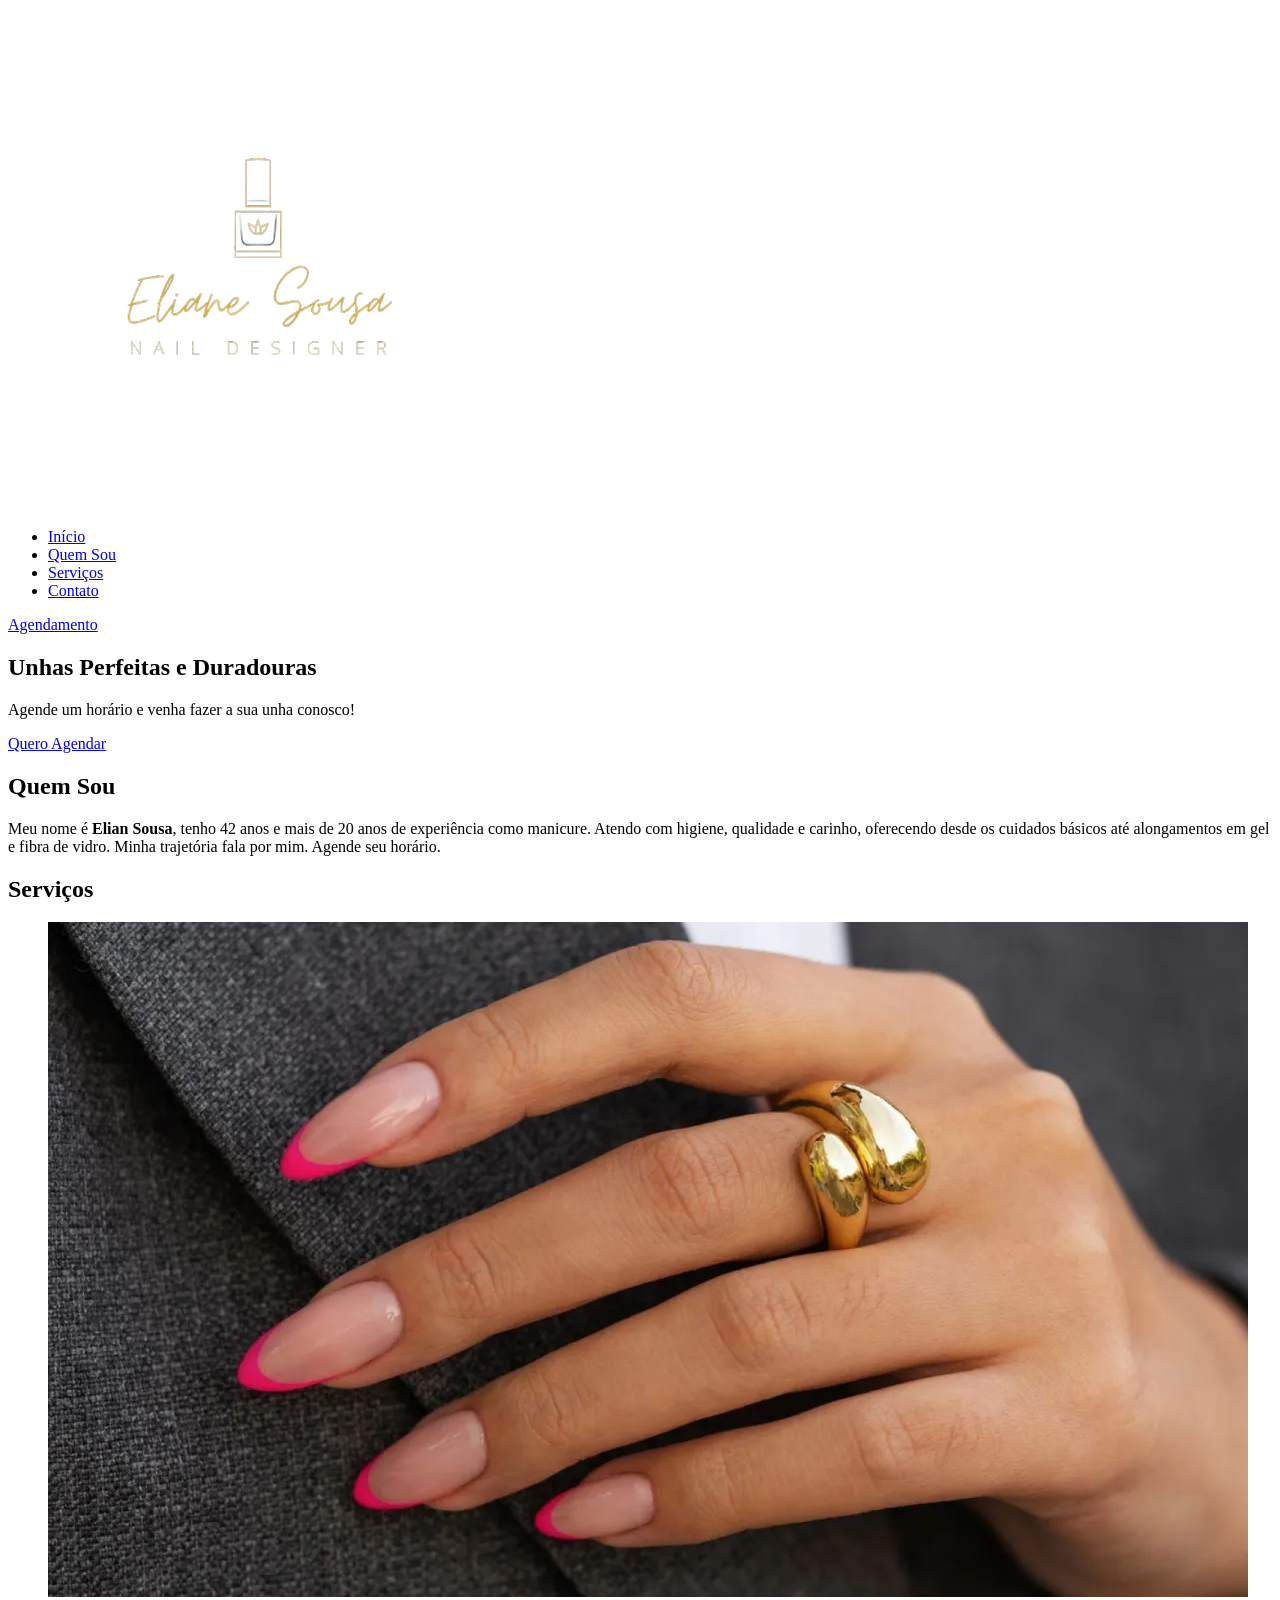
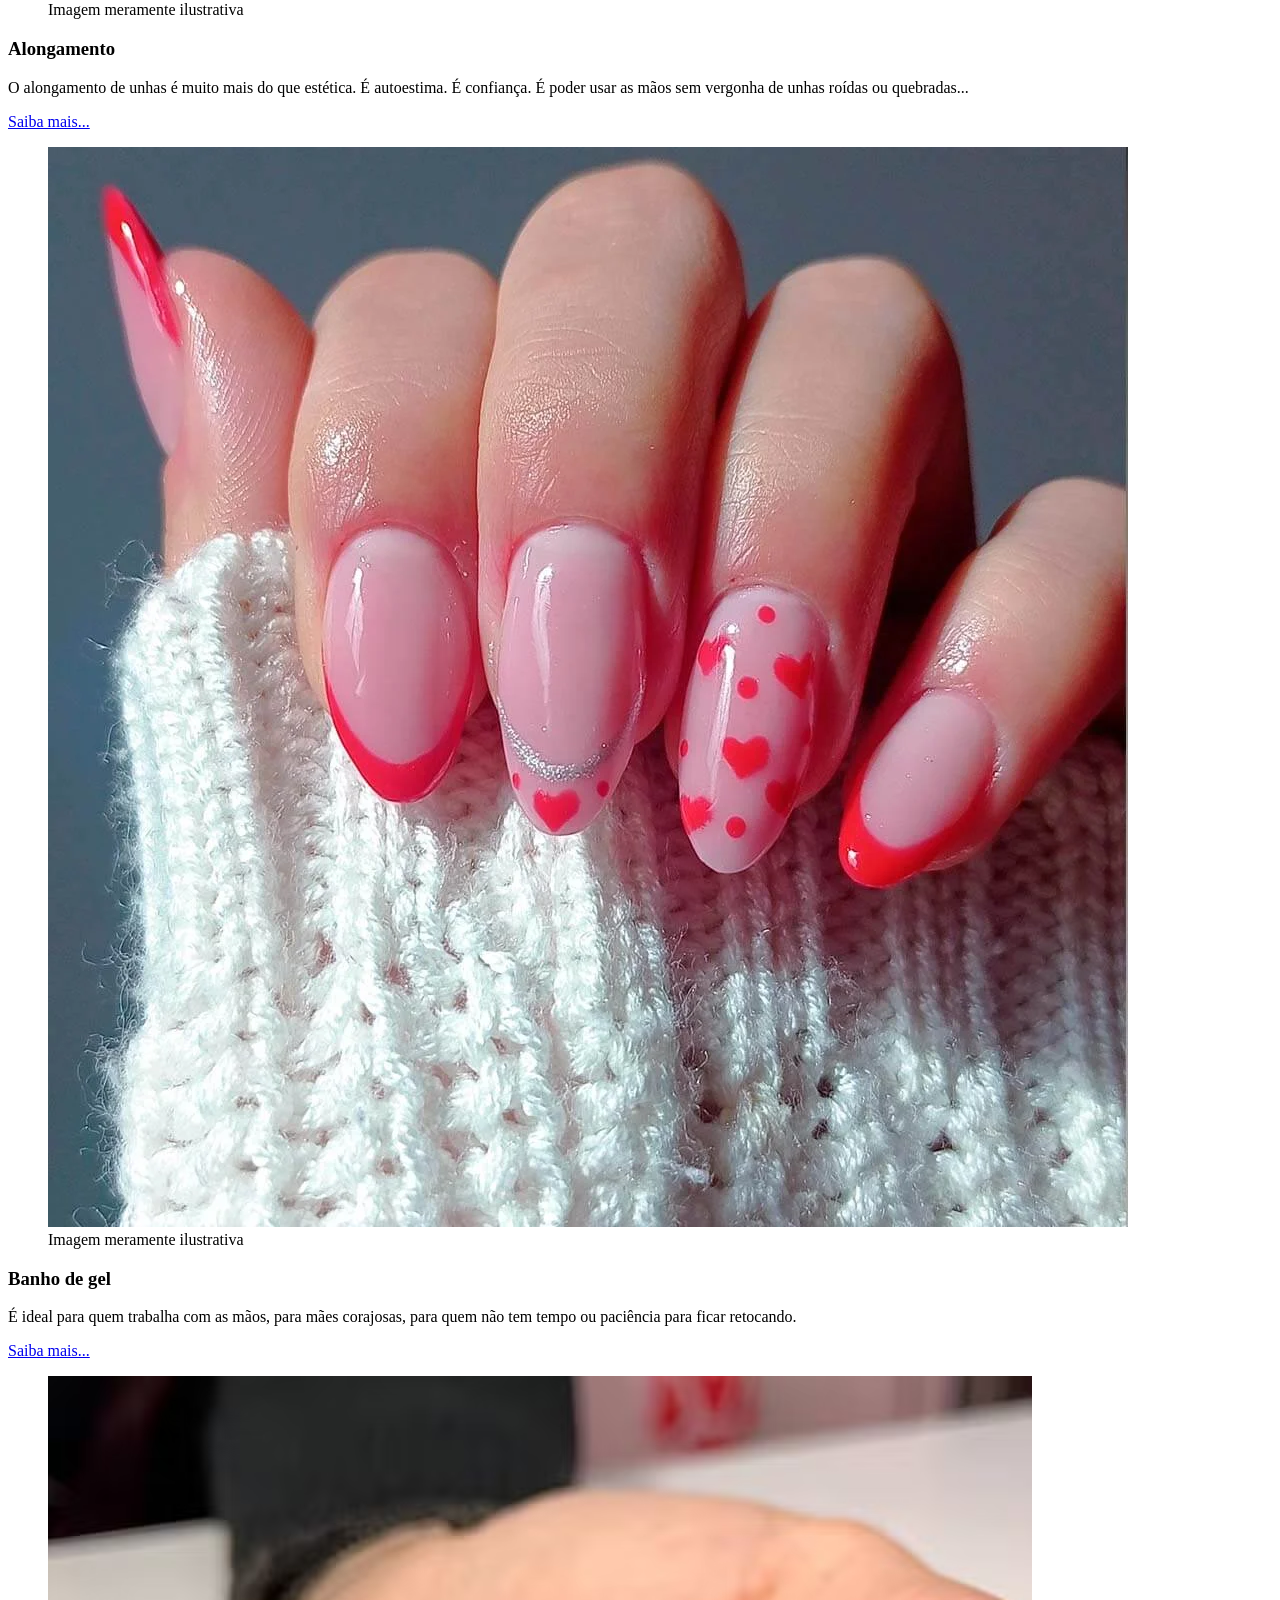
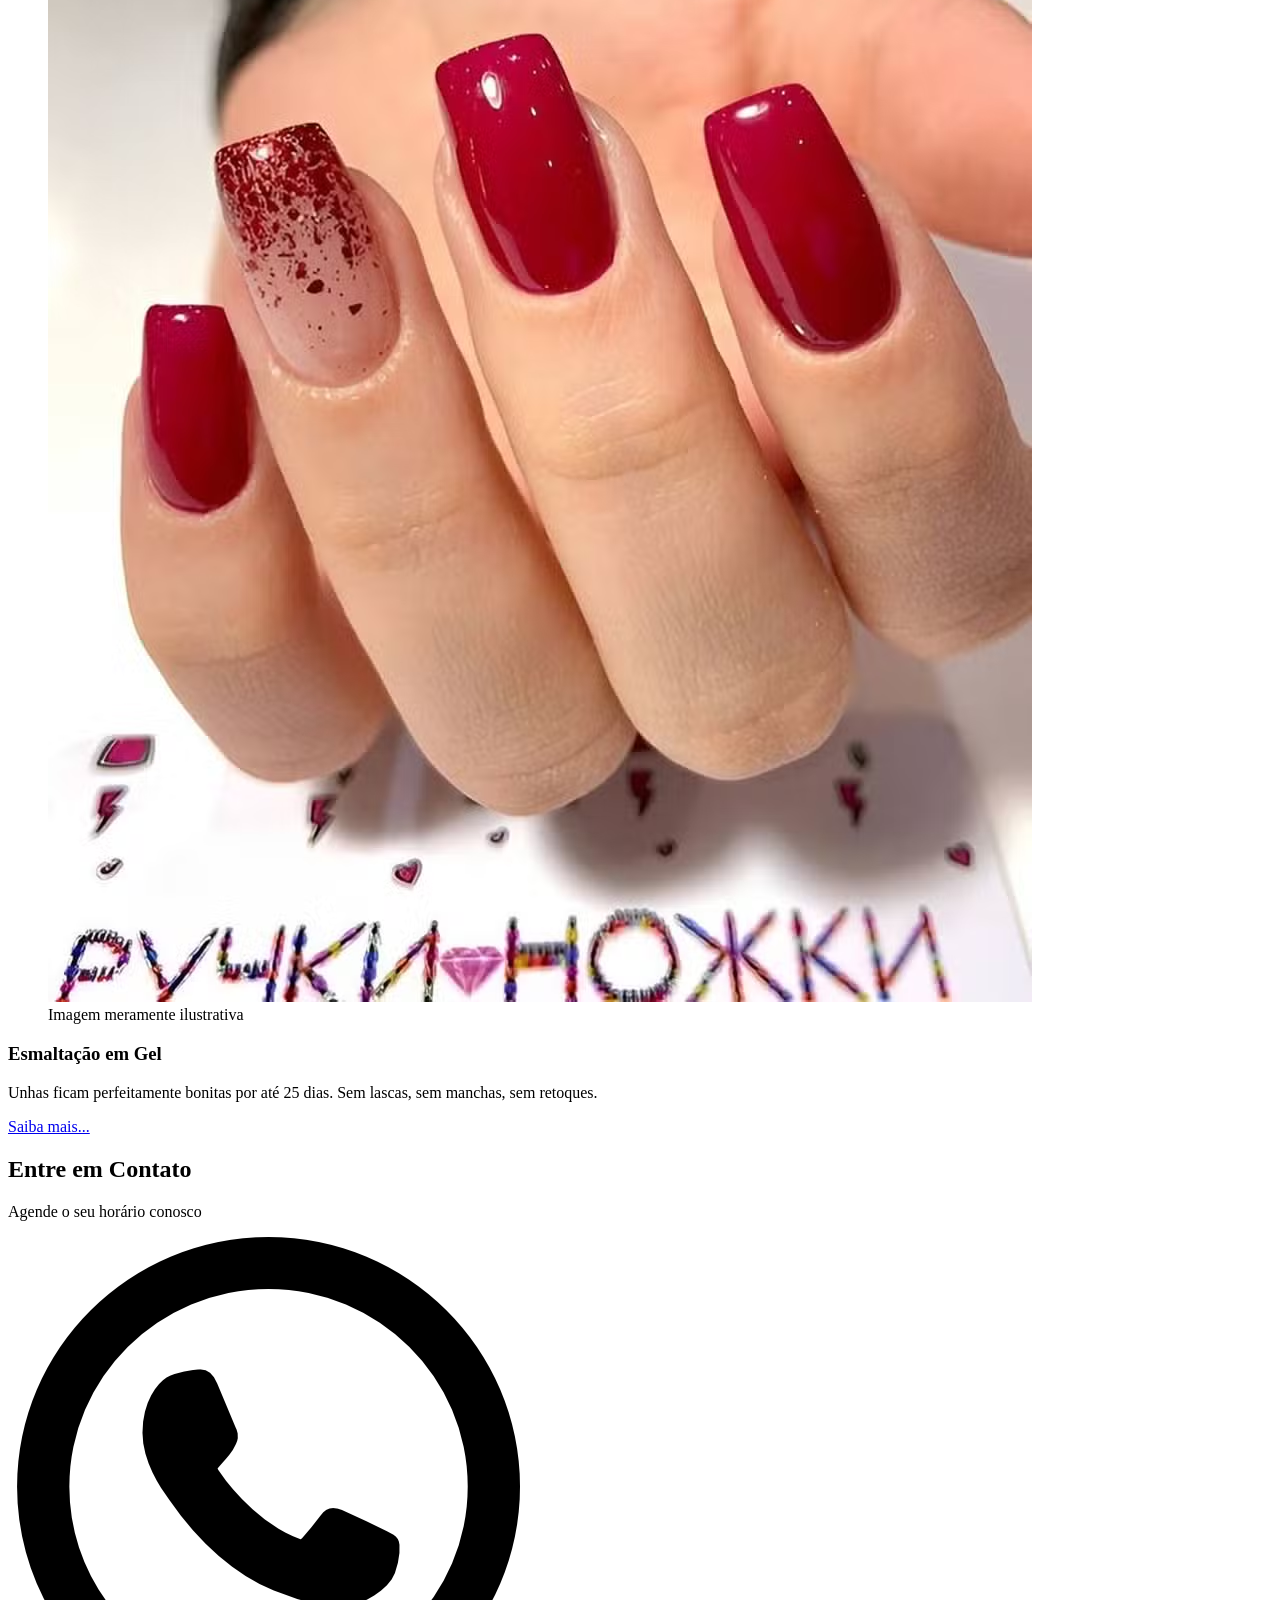
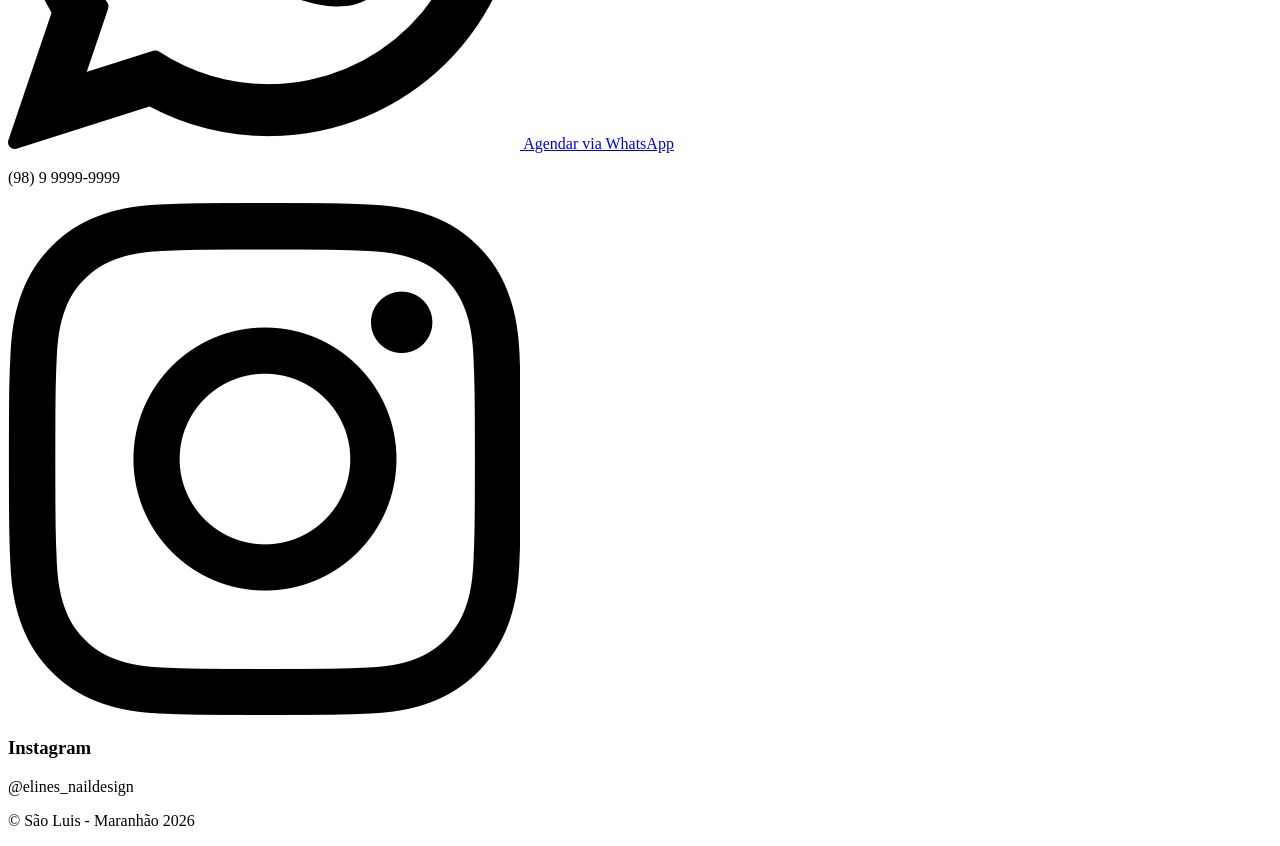
==== index.html @ 3eac5e1b "ESTRUTURA PURA DE HTML" ====
<!doctype html>
<html lang="pt-br">
  <head>
    <meta charset="UTF-8" />
    <meta name="viewport" content="width=device-width, initial-scale=1.0" />
    <link
      rel="shortcut icon"
      href="./assets/icons8-lixador-de-unha-48.png"
      type="image/x-icon"
    />
    <link rel="stylesheet" href="./css/style.css" />
    <title>ElianeS NailDesigns</title>
  </head>
  <body>
        <!--INCIO DO HEADER-->
    <header class="cabeca">
      
    <div class="container">
        <a href="index.html"><img src="./assets/Elian_Sousa-removebg-preview.png" 
            alt="Logo Elina Sousa Nail Desing" 
            class="logo"/>
        </a>

        <nav class="menu-nav">
          <ul class="menu-lista">
            <li class="menu-item"><a href="index.html">Início</a></li>
            <li class="menu-item"><a href="#quemsou">Quem Sou</a></li>
            <li class="menu-item"><a href="#serviços">Serviços</a></li>
            <li class="menu-item"><a href="#contato">Contato</a></li>
          </ul>
        </nav>
        
        <div class="btn-link">
          <a href="#contato" class="btn-agenda">Agendamento</a>
        </div>
      
    </div>
    </header>
        <!-- FINAL DO HEADER-->
        
        <!-- INICIO DO MAIN-->
    <main>
      <section id="inicio" class="hero">
        <div class="hero-content">
          <h1>Unhas Perfeitas e Duradouras</h1>
          <p>Agende um horário e venha fazer a sua unha conosco!</p>
          <a href="#contato" class="btn-agenda">Quero Agendar</a>
        </div>
      </section>
      <section id="quemsou" class="about">
        <h2>Quem Sou</h2>
        <p>
          Meu nome é <strong>Elian Sousa</strong>, tenho 42 anos e mais de 20
          anos de experiência como manicure. Atendo com higiene, qualidade e
          carinho, oferecendo desde os cuidados básicos até alongamentos em gel
          e fibra de vidro. Minha trajetória fala por mim. Agende seu horário.
        </p>
      </section>
      <section id="serviços" class="section-service">
        <h2>Serviços</h2>
        <div class="grad-service">
          <div class="card-service">
            <figure>
              <img
                src="./assets/unhas.webp"
                alt="alongamentos de unha"
                class="card-img"
              />
              <figcaption>Imagem meramente ilustrativa</figcaption>
            </figure>
            <h3>Alongamento</h3>
            <p>
              O alongamento de unhas é muito mais do que estética. É autoestima.
              É confiança. É poder usar as mãos sem vergonha de unhas roídas ou
              quebradas...
            </p>
            <a href="#" class="information">Saiba mais...</a>
          </div>
          <div class="card-service">
            <figure>
              <img
                src="./assets/unha-banho-gel.webp"
                alt="unhas feito com banho de gel"
                class="card-img"
              />
              <figcaption>Imagem meramente ilustrativa</figcaption>
            </figure>
            <h3>Banho de gel</h3>
            <p>
              É ideal para quem trabalha com as mãos, para mães corajosas, para
              quem não tem tempo ou paciência para ficar retocando.
            </p>
            <a href="#" class="information">Saiba mais...</a>
          </div>
          <div class="card-service">
            <figure>
              <img
                src="./assets/the-most-beautiful-nails-2024.avif"
                alt="imagem de uma unha feita a esmaltação em gel"
                class="card-img"
              />
              <figcaption>Imagem meramente ilustrativa</figcaption>
            </figure>
            <h3>Esmaltação em Gel</h3>
            <p>
              Unhas ficam perfeitamente bonitas por até 25 dias. Sem lascas, sem
              manchas, sem retoques.
            </p>
            <a href="#" class="information">Saiba mais...</a>
          </div>
        </div>
      </section>
    </main>
    <!-- FINAL DO MAIN-->
    
    <!-- INICIO DO FOOOTER -->
    <footer id="contato">
      <h2>Entre em Contato</h2>
      <p>Agende o seu horário conosco</p>
      
      <div class="footer-container">
       
        <div class="whatsapp-box">
          <a href="https://wa.me/5598999999999?text=Ol%C3%A1%2C%20Elian!%20Gostaria%20de%20agendar%20um%20hor%C3%A1rio%20para%20fazer%20minhas%20unhas." target="_blank" rel="noopener noreferrer" class="icon-whats">
            <img src="./assets/whatsapp.png" alt="logo do whatsapp"/>
            <span>Agendar via WhatsApp</span>
        </a>
          <p class="numero-telefone">(98) 9 9999-9999</p>
        </div>
        
        <div class="instagram">
            <a href="#" 
                target="_blank" 
                rel="noopener noreferrer" 
                class="icon-instagram">
                <img src="./assets/instagram.png" alt="logo do instagram"/>
            </a>
          <h3>Instagram</h3>
          <p>@elines_naildesign</p>
        </div>
        <p>&copy; São Luis - Maranhão 2026</p>
      </div>
    </footer>
        <!-- FINAL DO FOOTER -->
  </body>
</html>
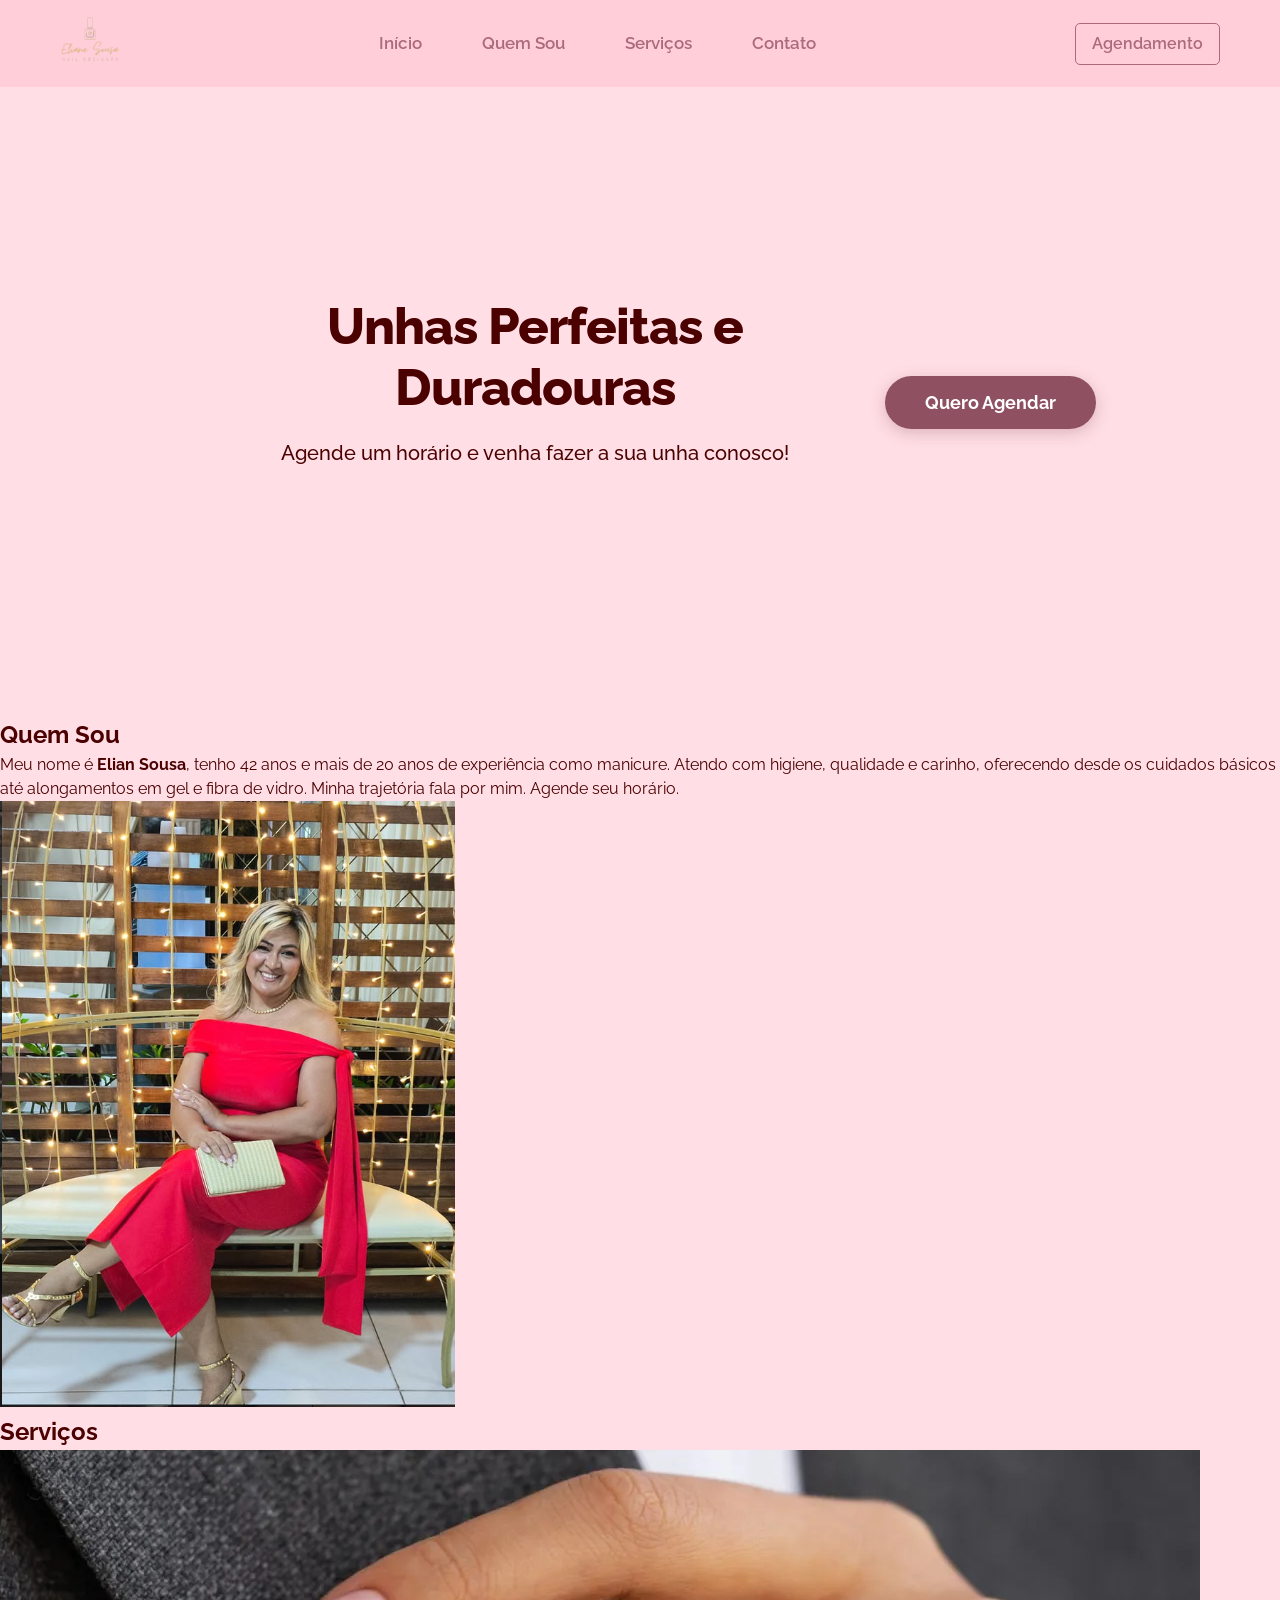
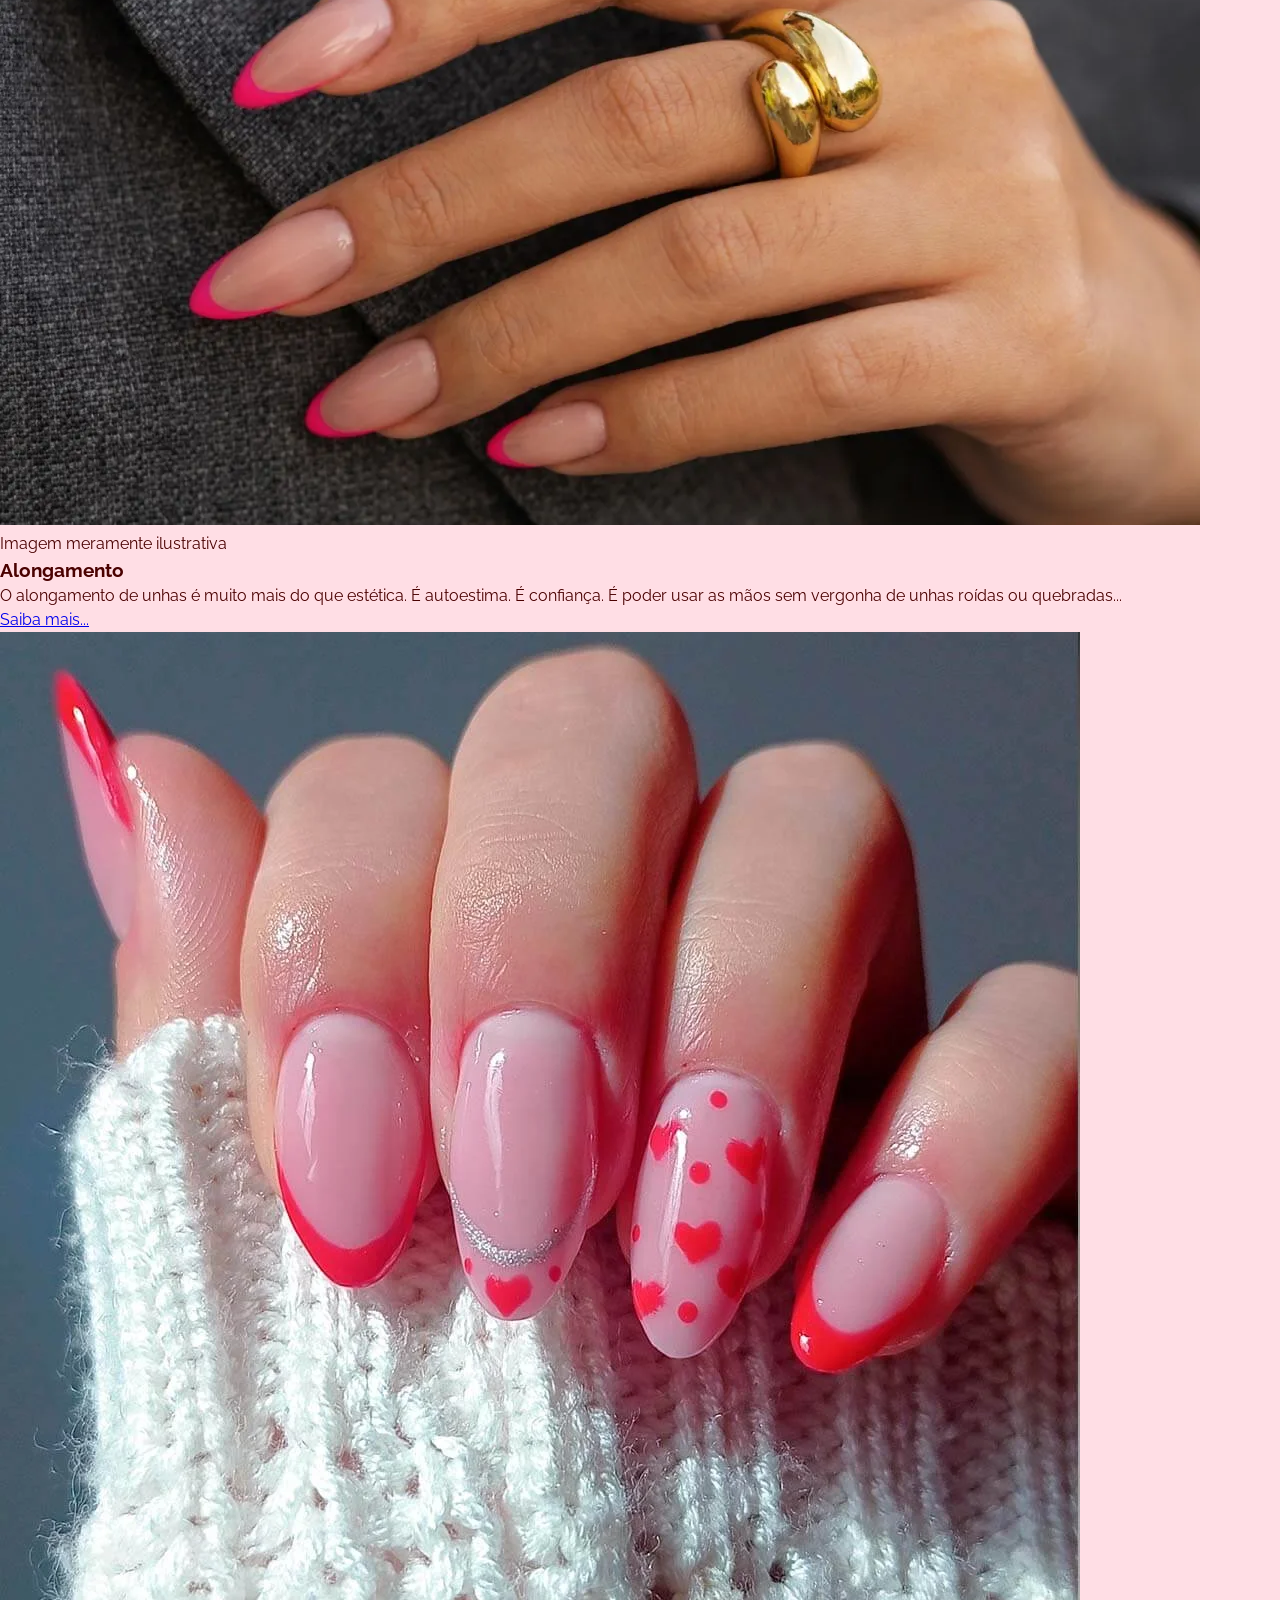
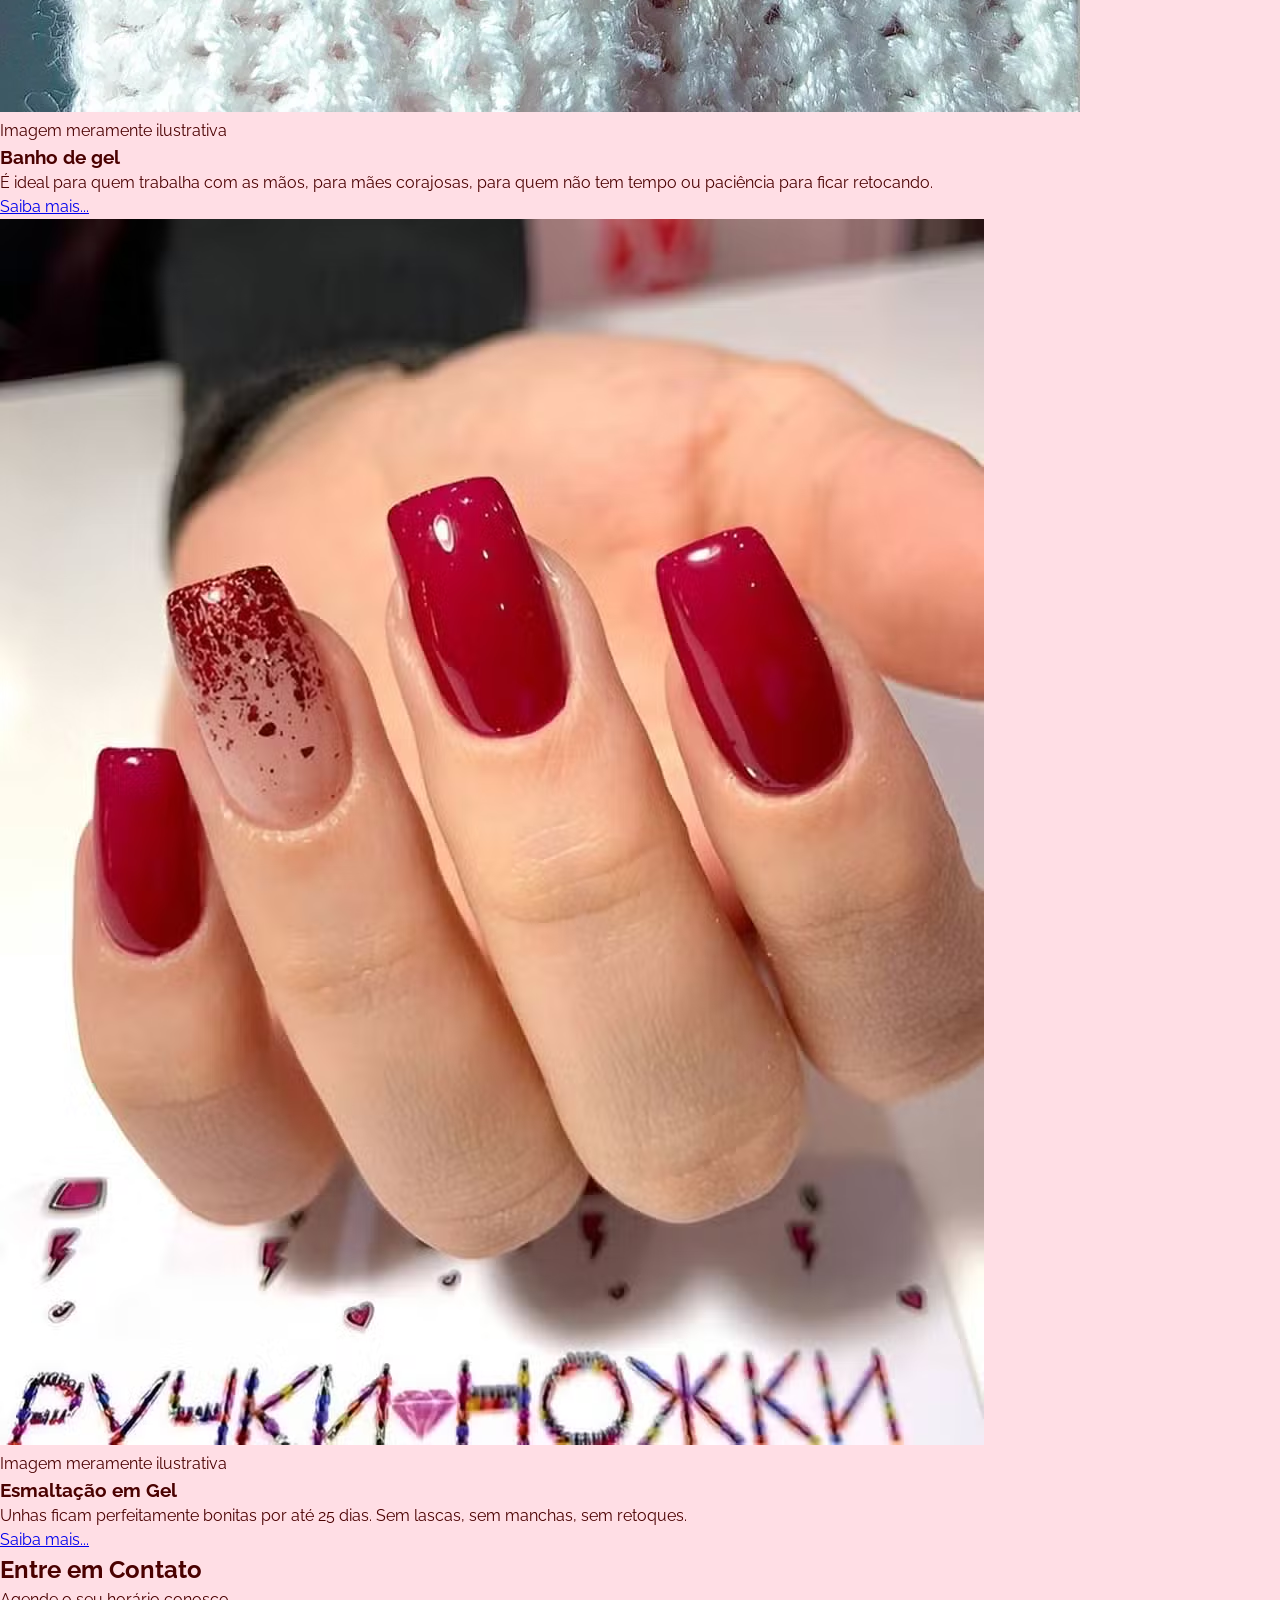
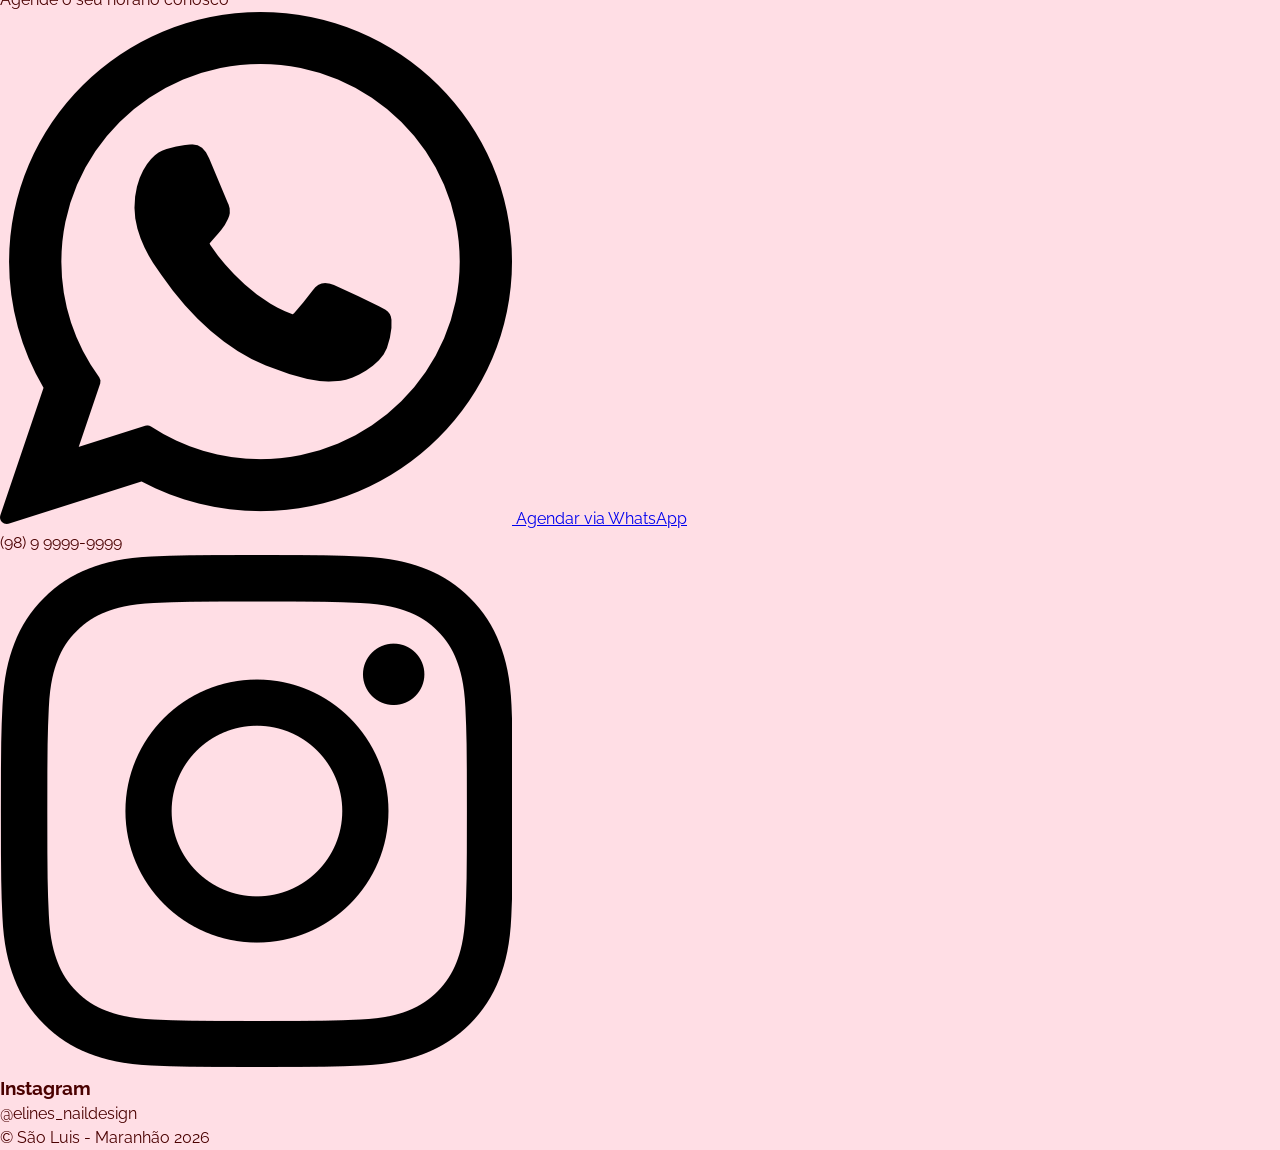
==== commit e4ce2c1e: "Atualizações do header e da section hero" ====
--- a/index.html
+++ b/index.html
@@ -3,12 +3,16 @@
   <head>
     <meta charset="UTF-8" />
     <meta name="viewport" content="width=device-width, initial-scale=1.0" />
+    <link rel="stylesheet" href="./css/style.css">
     <link
       rel="shortcut icon"
       href="./assets/icons8-lixador-de-unha-48.png"
       type="image/x-icon"
     />
     <link rel="stylesheet" href="./css/style.css" />
+    <link rel="preconnect" href="https://fonts.googleapis.com">
+    <link rel="preconnect" href="https://fonts.gstatic.com" crossorigin>
+    <link href="https://fonts.googleapis.com/css2?family=Raleway:ital,wght@0,100..900;1,100..900&display=swap" rel="stylesheet">  
     <title>ElianeS NailDesigns</title>
   </head>
   <body>
@@ -16,7 +20,7 @@
     <header class="cabeca">
       
     <div class="container">
-        <a href="index.html"><img src="./assets/Elian_Sousa-removebg-preview.png" 
+        <a href="index.html"><img src="./assets/Elian_Sousa-removebg-preview-ezgif.com-crop.png" 
             alt="Logo Elina Sousa Nail Desing" 
             class="logo"/>
         </a>
@@ -44,18 +48,30 @@
         <div class="hero-content">
           <h1>Unhas Perfeitas e Duradouras</h1>
           <p>Agende um horário e venha fazer a sua unha conosco!</p>
-          <a href="#contato" class="btn-agenda">Quero Agendar</a>
+        </div>
+        <div class="btn-agenda-hero">
+          <a href="#contato" class="btn-hero">Quero Agendar</a>
         </div>
       </section>
+      
       <section id="quemsou" class="about">
-        <h2>Quem Sou</h2>
-        <p>
-          Meu nome é <strong>Elian Sousa</strong>, tenho 42 anos e mais de 20
-          anos de experiência como manicure. Atendo com higiene, qualidade e
-          carinho, oferecendo desde os cuidados básicos até alongamentos em gel
-          e fibra de vidro. Minha trajetória fala por mim. Agende seu horário.
-        </p>
+        <div class="about-container">
+            <div class="about-content">
+              <h2>Quem Sou</h2>
+                <p>
+                  Meu nome é <strong>Elian Sousa</strong>, tenho 42 anos e mais de 20
+                  anos de experiência como manicure. Atendo com higiene, qualidade e
+                  carinho, oferecendo desde os cuidados básicos até alongamentos em gel
+                  e fibra de vidro. Minha trajetória fala por mim. Agende seu horário.
+                </p>
+            </div>
+            <div class="about-img">
+              <img src="./assets/eliane-sousa.png" alt="imagem da Eliane Sousa">
+            </div>
+        </div>
+        
       </section>
+      
       <section id="serviços" class="section-service">
         <h2>Serviços</h2>
         <div class="grad-service">
--- a/css/style.css
+++ b/css/style.css
@@ -0,0 +1,155 @@
+*{
+    margin: 0;
+    padding: 0;
+    box-sizing: border-box;
+}
+html{
+    scroll-behavior: smooth;
+}
+:root{
+    --bg-fundo: #ffdee5 ;
+    --font: #4A0100;
+    --font-header:  #ab6a7c;
+    --bg-agenda: #8f5062;
+    --color-universal: #fff;
+
+}
+
+body{
+    background-color: var(--bg-fundo);
+    color:var(--font);
+    min-height: 100vh;
+    font-family: 'Raleway', sans-serif;
+    line-height: 1.5;
+}
+.cabeca{
+    background-color: #ffced8;
+    position: sticky;
+    top: 0;
+    z-index: 1000;
+    padding: 10px 0;
+}
+/*  INICIO DO HEADER */
+.container{
+   width: 100%;
+   max-width:  1200px;
+   margin: 0 auto;
+   padding: 0 20px;
+
+   display: flex;
+   justify-content: space-between;
+   align-items: center;
+}
+.logo{
+    width: auto;
+    height: 60px;
+    max-width: 60px;
+    object-fit: contain;
+}
+nav ul{
+    display: flex;
+    list-style: none;
+    gap: 40px;
+}
+/* LINHA DO LINK NO HEAER */
+.menu-item{
+    position: relative;
+    padding: 5px 0;
+}
+.menu-item a{
+    font-size: 17px;
+    font-weight: 600;
+    text-decoration: none;
+    padding: 5px 10px;
+    color:var(--font-header);
+}
+.menu-item a::after{
+    content: '';
+    position: absolute;
+    bottom: -2px;
+    left: 0;
+    width: 0;
+    height: 2px;
+    background-color: var(--font);
+    transition: width 0.3s ease ;
+}
+.menu-item a:hover::after{
+    width: 100%;
+}
+/* FINAL DA LINHA DEBAICO DO LINK*/
+
+.btn-link{
+    display: flex;
+}
+.btn-agenda{
+    text-decoration: none;
+    font-weight: 600;
+    color: var(--font-header);
+    padding: 8px 16px;
+    border: 1px solid var(--font-header);
+    border-radius: 5px  ;
+    transition: all 0.3s ease;
+
+}
+.btn-agenda:hover{
+    background-color: var(--bg-agenda);
+    border-color: var(--bg-agenda);
+    color: var(--bg-fundo);
+    transform: scale(1.05);
+}
+
+/* FINAL DO HEADER */
+
+/* section inicio*/
+.hero{
+   min-height: 70vh;
+   display: flex;
+   align-items: center;
+   justify-content: center;
+   text-align: center;
+   padding: 80px 0;
+}
+.hero .container{
+    background-color: transparent;
+    border: none;
+    display: flex;
+    justify-content: center;
+}
+.hero-content{
+    max-width: 700px;
+    display: flex;
+    flex-direction: column;
+    align-items: center;
+}
+.hero-content h1{
+    font-size: 51px;
+    font-weight: 800;
+    line-height: 1.2;
+    margin-bottom: 20px;
+    letter-spacing: -1px;
+}
+.hero-content p{
+    font-size: 20px;
+    font-weight: 500;
+    margin-bottom: 40px;
+}
+.btn-hero{
+    text-decoration: none;
+    color:var(--color-universal);
+    background-color: var(--bg-agenda);
+    padding: 16px 40px;
+    font-size: 18px;
+    font-weight: 700;
+    border-radius: 30px;
+    box-shadow: 0 4px 15px rgba(143, 80, 98, 0.3);
+    transition: all 0.3s ease;
+}
+.btn-hero:hover{
+    background-color: var(--font);
+    transform:translateY(-3px);
+    box-shadow: 0 6px 20px rgba(74, 1, 0, 0.2);
+    color: var(--bg-fundo);
+}
+/* final da section hero - com direito a mudança no botão*/
+
+/*section  quem sou*/
--- a/css/style.css
+++ b/css/style.css
@@ -0,0 +1,155 @@
+*{
+    margin: 0;
+    padding: 0;
+    box-sizing: border-box;
+}
+html{
+    scroll-behavior: smooth;
+}
+:root{
+    --bg-fundo: #ffdee5 ;
+    --font: #4A0100;
+    --font-header:  #ab6a7c;
+    --bg-agenda: #8f5062;
+    --color-universal: #fff;
+
+}
+
+body{
+    background-color: var(--bg-fundo);
+    color:var(--font);
+    min-height: 100vh;
+    font-family: 'Raleway', sans-serif;
+    line-height: 1.5;
+}
+.cabeca{
+    background-color: #ffced8;
+    position: sticky;
+    top: 0;
+    z-index: 1000;
+    padding: 10px 0;
+}
+/*  INICIO DO HEADER */
+.container{
+   width: 100%;
+   max-width:  1200px;
+   margin: 0 auto;
+   padding: 0 20px;
+
+   display: flex;
+   justify-content: space-between;
+   align-items: center;
+}
+.logo{
+    width: auto;
+    height: 60px;
+    max-width: 60px;
+    object-fit: contain;
+}
+nav ul{
+    display: flex;
+    list-style: none;
+    gap: 40px;
+}
+/* LINHA DO LINK NO HEAER */
+.menu-item{
+    position: relative;
+    padding: 5px 0;
+}
+.menu-item a{
+    font-size: 17px;
+    font-weight: 600;
+    text-decoration: none;
+    padding: 5px 10px;
+    color:var(--font-header);
+}
+.menu-item a::after{
+    content: '';
+    position: absolute;
+    bottom: -2px;
+    left: 0;
+    width: 0;
+    height: 2px;
+    background-color: var(--font);
+    transition: width 0.3s ease ;
+}
+.menu-item a:hover::after{
+    width: 100%;
+}
+/* FINAL DA LINHA DEBAICO DO LINK*/
+
+.btn-link{
+    display: flex;
+}
+.btn-agenda{
+    text-decoration: none;
+    font-weight: 600;
+    color: var(--font-header);
+    padding: 8px 16px;
+    border: 1px solid var(--font-header);
+    border-radius: 5px  ;
+    transition: all 0.3s ease;
+
+}
+.btn-agenda:hover{
+    background-color: var(--bg-agenda);
+    border-color: var(--bg-agenda);
+    color: var(--bg-fundo);
+    transform: scale(1.05);
+}
+
+/* FINAL DO HEADER */
+
+/* section inicio*/
+.hero{
+   min-height: 70vh;
+   display: flex;
+   align-items: center;
+   justify-content: center;
+   text-align: center;
+   padding: 80px 0;
+}
+.hero .container{
+    background-color: transparent;
+    border: none;
+    display: flex;
+    justify-content: center;
+}
+.hero-content{
+    max-width: 700px;
+    display: flex;
+    flex-direction: column;
+    align-items: center;
+}
+.hero-content h1{
+    font-size: 51px;
+    font-weight: 800;
+    line-height: 1.2;
+    margin-bottom: 20px;
+    letter-spacing: -1px;
+}
+.hero-content p{
+    font-size: 20px;
+    font-weight: 500;
+    margin-bottom: 40px;
+}
+.btn-hero{
+    text-decoration: none;
+    color:var(--color-universal);
+    background-color: var(--bg-agenda);
+    padding: 16px 40px;
+    font-size: 18px;
+    font-weight: 700;
+    border-radius: 30px;
+    box-shadow: 0 4px 15px rgba(143, 80, 98, 0.3);
+    transition: all 0.3s ease;
+}
+.btn-hero:hover{
+    background-color: var(--font);
+    transform:translateY(-3px);
+    box-shadow: 0 6px 20px rgba(74, 1, 0, 0.2);
+    color: var(--bg-fundo);
+}
+/* final da section hero - com direito a mudança no botão*/
+
+/*section  quem sou*/
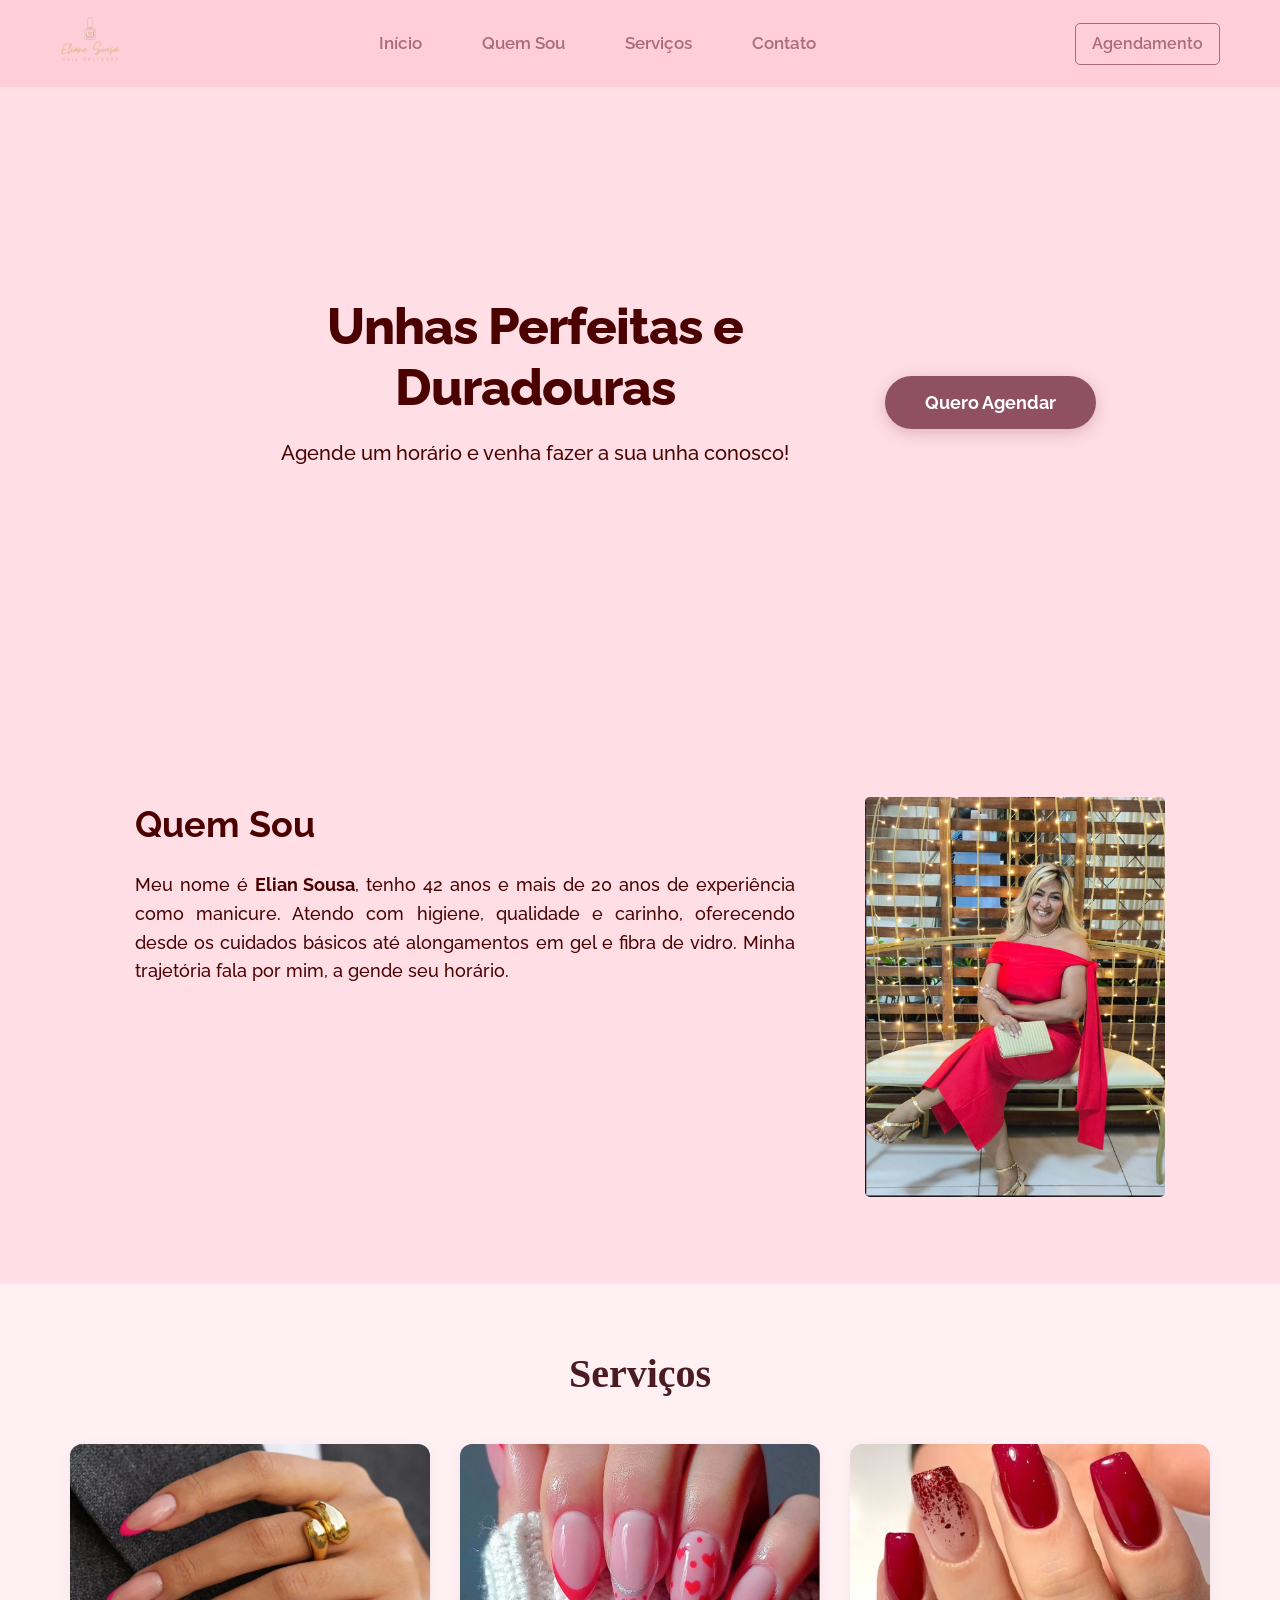
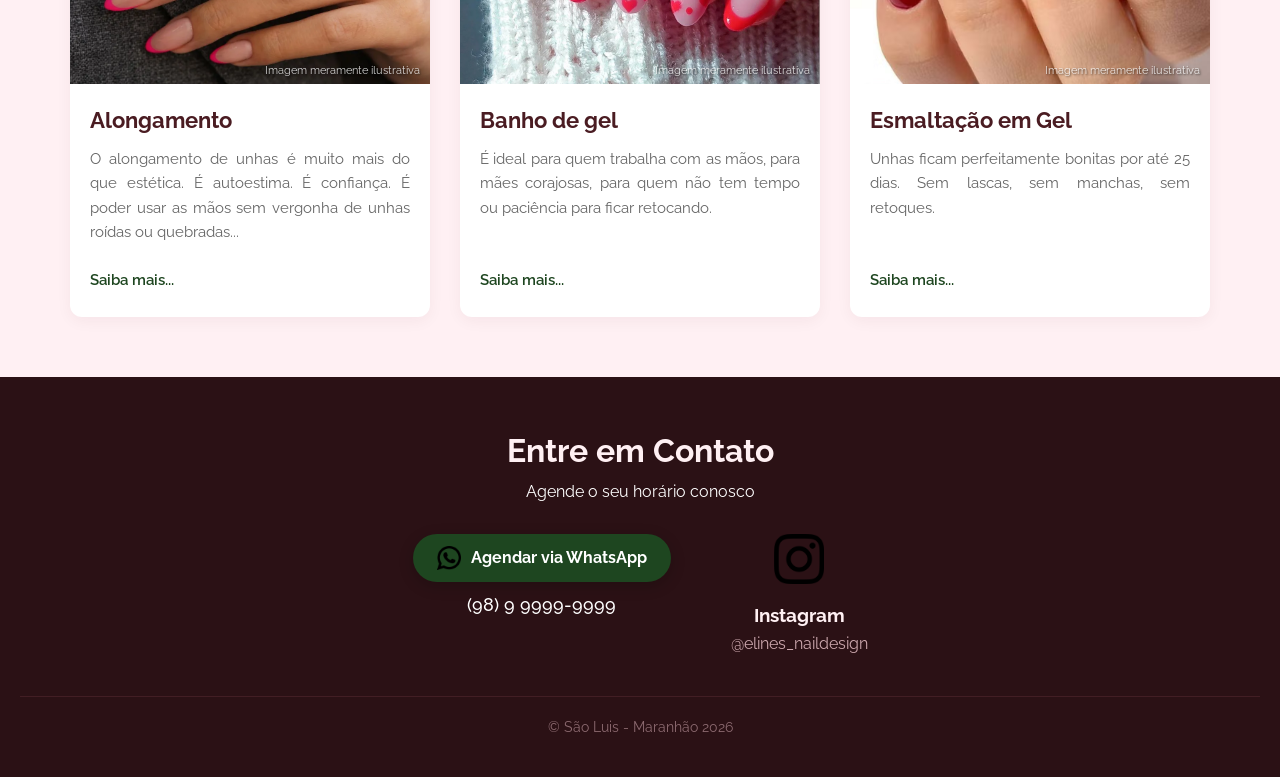
==== commit 7a88a6c8: "Finalizao a parte da estilização da pagina para desktop" ====
--- a/index.html
+++ b/index.html
@@ -62,18 +62,18 @@
                   Meu nome é <strong>Elian Sousa</strong>, tenho 42 anos e mais de 20
                   anos de experiência como manicure. Atendo com higiene, qualidade e
                   carinho, oferecendo desde os cuidados básicos até alongamentos em gel
-                  e fibra de vidro. Minha trajetória fala por mim. Agende seu horário.
+                  e fibra de vidro. Minha trajetória fala por mim, a  gende seu horário.
                 </p>
             </div>
             <div class="about-img">
-              <img src="./assets/eliane-sousa.png" alt="imagem da Eliane Sousa">
+              <img class="imagem-foto" src="./assets/eliane-sousa.png" alt="imagem da Eliane Sousa">
             </div>
         </div>
-        
       </section>
       
       <section id="serviços" class="section-service">
-        <h2>Serviços</h2>
+        <div class="service-container">
+           <h2>Serviços</h2>
         <div class="grad-service">
           <div class="card-service">
             <figure>
@@ -126,6 +126,8 @@
           </div>
         </div>
       </section>
+        </div>
+       
     </main>
     <!-- FINAL DO MAIN-->
     
@@ -144,7 +146,7 @@
           <p class="numero-telefone">(98) 9 9999-9999</p>
         </div>
         
-        <div class="instagram">
+        <div class="instagram-box">
             <a href="#" 
                 target="_blank" 
                 rel="noopener noreferrer" 
@@ -154,8 +156,8 @@
           <h3>Instagram</h3>
           <p>@elines_naildesign</p>
         </div>
-        <p>&copy; São Luis - Maranhão 2026</p>
       </div>
+        <p class="copy">&copy; São Luis - Maranhão 2026</p>
     </footer>
         <!-- FINAL DO FOOTER -->
   </body>
--- a/css/style.css
+++ b/css/style.css
@@ -153,3 +153,213 @@
 /* final da section hero - com direito a mudança no botão*/
 
 /*section  quem sou*/
+.about-container{
+    background-color: transparent;
+    border: none;
+    display: flex;
+    justify-content: center;
+    padding: 80px 0;
+    gap: 50px;
+}
+.about-content{
+    max-width: 700px;
+    text-align: justify;
+    padding: 0 20px;
+}
+.about-content h2{
+    font-size: 36px;
+    font-weight: 700;
+    margin-bottom: 20px;
+}
+.about-content p{
+    font-size: 18px;
+    font-weight: 500;
+    line-height: 1.6;
+}
+.imagem-foto{
+    width: 300px;
+    height: auto;
+    border-radius: 5px;
+    object-fit: cover;
+}
+/* final da section quem sou, sujeito a mudanças na imagem */
+.section-service{
+   background-color: #fff0f3;
+   padding: 60px 20px;
+   display: flex;
+   justify-content: center;
+}
+.service-container{
+    width: 100%;
+    max-width: 1200px;
+    margin: 0 auto;
+}
+.service-container h2{
+    text-align: center;
+    color:#4a1c22;
+    font-size: 2.5rem;
+    margin-bottom: 40px;
+    font-family: 'Playfair Display', serif;
+}
+.grad-service{
+    display: flex;
+    flex-wrap: wrap;
+    gap: 30px;
+    justify-content: center;
+}
+.card-service{
+    background-color: #ffffff;
+    border-radius: 12px;
+    overflow: hidden;
+    flex: 1;
+    min-width: 280px;
+    max-width: 360px;
+    box-shadow: 0 4px 15px rgba(74, 28, 34, 0.05);
+    display: flex;
+    flex-direction: column;
+    padding-bottom: 25px;
+    transition: transform 0.3s ease, box-shadow 0.3s ease;
+}
+.card-service:hover{
+    transform: translateY(-5px);
+    box-shadow: 0 8px 25px rgba(74, 28, 34, 0.12);
+}
+.card-service figure{
+    margin: 0;
+    position: relative;
+    height: 240px;
+    width: 100%;
+}
+.card-img{
+
+    width: 100%;
+    height: 100%;
+    object-fit: cover;
+}
+.card-service figcaption{
+    position: absolute;
+    bottom: 5px;
+    right: 10px;
+    font-size: 0.7rem;
+    color:rgba(255, 255, 255, 0.8);
+    text-shadow: 1px 1px 2px rgba(0, 0, 0, 0.6  );
+}
+.card-service h3{
+    color: #4a1c22;
+    font-size: 1.4rem;
+    padding: 20px 20px 0 20px;
+    margin: 0;
+}
+.card-service p{
+    color: #666666;
+    font-size: 0.95rem;
+    line-height: 1.6;
+    padding: 10px 20px;
+    margin: 0;
+    flex-grow: 1;
+    text-align: justify;
+    text-justify: inter-word;
+}
+.information{
+    display: inline-block;
+    align-self: flex-start;
+    margin-left: 20px;
+    margin-top: 15px;
+    color: #1e4620;
+    text-decoration: none;
+    font-weight: 600;
+    font-size: 0.95rem;
+    transition: color 0.2s  ease;
+}
+.information:hover{
+    color:#4a1c22;
+    text-decoration: underline;
+}
+/* <=== FInal dos card ===>*/
+
+/* final do site footer*/
+#contato{
+    background-color: #2b1115;
+    color: #ffffff;
+    padding: 50px 20px 20px 20px;
+    text-align: center;
+}
+#contato h2{
+    font-size: 2rem;
+    color: #fff0f3;
+    margin-bottom: 5px;
+}
+.subtitulo-footer{
+    color:#cca7ad;
+    font-size: 1.1rem;
+    margin-bottom: 40px;
+}
+.footer-container{
+    display: flex;
+    flex-wrap: wrap;
+    gap: 60px;
+    justify-content: center;
+    align-items: flex-start;
+    max-width: 600px;
+    margin: 30px auto 40px auto;
+}
+.whatsapp-box,
+.instgram-box{
+    /*  flex: 1; */
+    min-width: 250px;
+    display: flex;
+    flex-direction: column;
+    align-items: center;
+}
+.icon-whats{
+    display: flex;
+    align-items: center;
+    gap: 10px;
+    background-color: #1e4620;
+    color: #ffffff;
+    text-decoration: none;
+    padding: 12px 24px;
+    border-radius: 30px;
+    font-weight: bold;
+    font-size: 1rem;
+    box-shadow: 0 4px 15px rgba(0, 0, 0,0.2);
+    transition: background-color 0.2s ease, transform 0.2s ease;
+}
+.icon-whats:hover{
+    background-color: #153216;
+    transform: translateY(-2px)
+}
+.icon-whats img{
+    width: 24px;
+    height: 24px;
+}
+.numero-telefone{
+    margin-top: 10px;
+    color: #ffffff;
+    font-size: 1.1rem;
+    font-weight: 500;
+}
+.icon-instagram img{
+    width: 50px;
+    height: 50px;
+    transition: transform 0.2s ease;
+}
+.icon-instagram:hover img{
+    transform: scale(1.1);
+}
+.instagram-box h3{
+    margin: 10px 0 2px 0;
+    font-size: 1.2rem;
+    color: #fff0f3;
+}
+.instagram-box p{
+    color: #cca7ad;
+    margin: 0;
+}
+.copy{
+    font-size: 0.85rem;
+    color: #8c6a70;
+    border-top: 1px solid #421e24;
+    padding-top: 20px;
+    margin-bottom: 20px;
+}
--- a/css/style.css
+++ b/css/style.css
@@ -153,3 +153,213 @@
 /* final da section hero - com direito a mudança no botão*/
 
 /*section  quem sou*/
+.about-container{
+    background-color: transparent;
+    border: none;
+    display: flex;
+    justify-content: center;
+    padding: 80px 0;
+    gap: 50px;
+}
+.about-content{
+    max-width: 700px;
+    text-align: justify;
+    padding: 0 20px;
+}
+.about-content h2{
+    font-size: 36px;
+    font-weight: 700;
+    margin-bottom: 20px;
+}
+.about-content p{
+    font-size: 18px;
+    font-weight: 500;
+    line-height: 1.6;
+}
+.imagem-foto{
+    width: 300px;
+    height: auto;
+    border-radius: 5px;
+    object-fit: cover;
+}
+/* final da section quem sou, sujeito a mudanças na imagem */
+.section-service{
+   background-color: #fff0f3;
+   padding: 60px 20px;
+   display: flex;
+   justify-content: center;
+}
+.service-container{
+    width: 100%;
+    max-width: 1200px;
+    margin: 0 auto;
+}
+.service-container h2{
+    text-align: center;
+    color:#4a1c22;
+    font-size: 2.5rem;
+    margin-bottom: 40px;
+    font-family: 'Playfair Display', serif;
+}
+.grad-service{
+    display: flex;
+    flex-wrap: wrap;
+    gap: 30px;
+    justify-content: center;
+}
+.card-service{
+    background-color: #ffffff;
+    border-radius: 12px;
+    overflow: hidden;
+    flex: 1;
+    min-width: 280px;
+    max-width: 360px;
+    box-shadow: 0 4px 15px rgba(74, 28, 34, 0.05);
+    display: flex;
+    flex-direction: column;
+    padding-bottom: 25px;
+    transition: transform 0.3s ease, box-shadow 0.3s ease;
+}
+.card-service:hover{
+    transform: translateY(-5px);
+    box-shadow: 0 8px 25px rgba(74, 28, 34, 0.12);
+}
+.card-service figure{
+    margin: 0;
+    position: relative;
+    height: 240px;
+    width: 100%;
+}
+.card-img{
+
+    width: 100%;
+    height: 100%;
+    object-fit: cover;
+}
+.card-service figcaption{
+    position: absolute;
+    bottom: 5px;
+    right: 10px;
+    font-size: 0.7rem;
+    color:rgba(255, 255, 255, 0.8);
+    text-shadow: 1px 1px 2px rgba(0, 0, 0, 0.6  );
+}
+.card-service h3{
+    color: #4a1c22;
+    font-size: 1.4rem;
+    padding: 20px 20px 0 20px;
+    margin: 0;
+}
+.card-service p{
+    color: #666666;
+    font-size: 0.95rem;
+    line-height: 1.6;
+    padding: 10px 20px;
+    margin: 0;
+    flex-grow: 1;
+    text-align: justify;
+    text-justify: inter-word;
+}
+.information{
+    display: inline-block;
+    align-self: flex-start;
+    margin-left: 20px;
+    margin-top: 15px;
+    color: #1e4620;
+    text-decoration: none;
+    font-weight: 600;
+    font-size: 0.95rem;
+    transition: color 0.2s  ease;
+}
+.information:hover{
+    color:#4a1c22;
+    text-decoration: underline;
+}
+/* <=== FInal dos card ===>*/
+
+/* final do site footer*/
+#contato{
+    background-color: #2b1115;
+    color: #ffffff;
+    padding: 50px 20px 20px 20px;
+    text-align: center;
+}
+#contato h2{
+    font-size: 2rem;
+    color: #fff0f3;
+    margin-bottom: 5px;
+}
+.subtitulo-footer{
+    color:#cca7ad;
+    font-size: 1.1rem;
+    margin-bottom: 40px;
+}
+.footer-container{
+    display: flex;
+    flex-wrap: wrap;
+    gap: 60px;
+    justify-content: center;
+    align-items: flex-start;
+    max-width: 600px;
+    margin: 30px auto 40px auto;
+}
+.whatsapp-box,
+.instgram-box{
+    /*  flex: 1; */
+    min-width: 250px;
+    display: flex;
+    flex-direction: column;
+    align-items: center;
+}
+.icon-whats{
+    display: flex;
+    align-items: center;
+    gap: 10px;
+    background-color: #1e4620;
+    color: #ffffff;
+    text-decoration: none;
+    padding: 12px 24px;
+    border-radius: 30px;
+    font-weight: bold;
+    font-size: 1rem;
+    box-shadow: 0 4px 15px rgba(0, 0, 0,0.2);
+    transition: background-color 0.2s ease, transform 0.2s ease;
+}
+.icon-whats:hover{
+    background-color: #153216;
+    transform: translateY(-2px)
+}
+.icon-whats img{
+    width: 24px;
+    height: 24px;
+}
+.numero-telefone{
+    margin-top: 10px;
+    color: #ffffff;
+    font-size: 1.1rem;
+    font-weight: 500;
+}
+.icon-instagram img{
+    width: 50px;
+    height: 50px;
+    transition: transform 0.2s ease;
+}
+.icon-instagram:hover img{
+    transform: scale(1.1);
+}
+.instagram-box h3{
+    margin: 10px 0 2px 0;
+    font-size: 1.2rem;
+    color: #fff0f3;
+}
+.instagram-box p{
+    color: #cca7ad;
+    margin: 0;
+}
+.copy{
+    font-size: 0.85rem;
+    color: #8c6a70;
+    border-top: 1px solid #421e24;
+    padding-top: 20px;
+    margin-bottom: 20px;
+}
